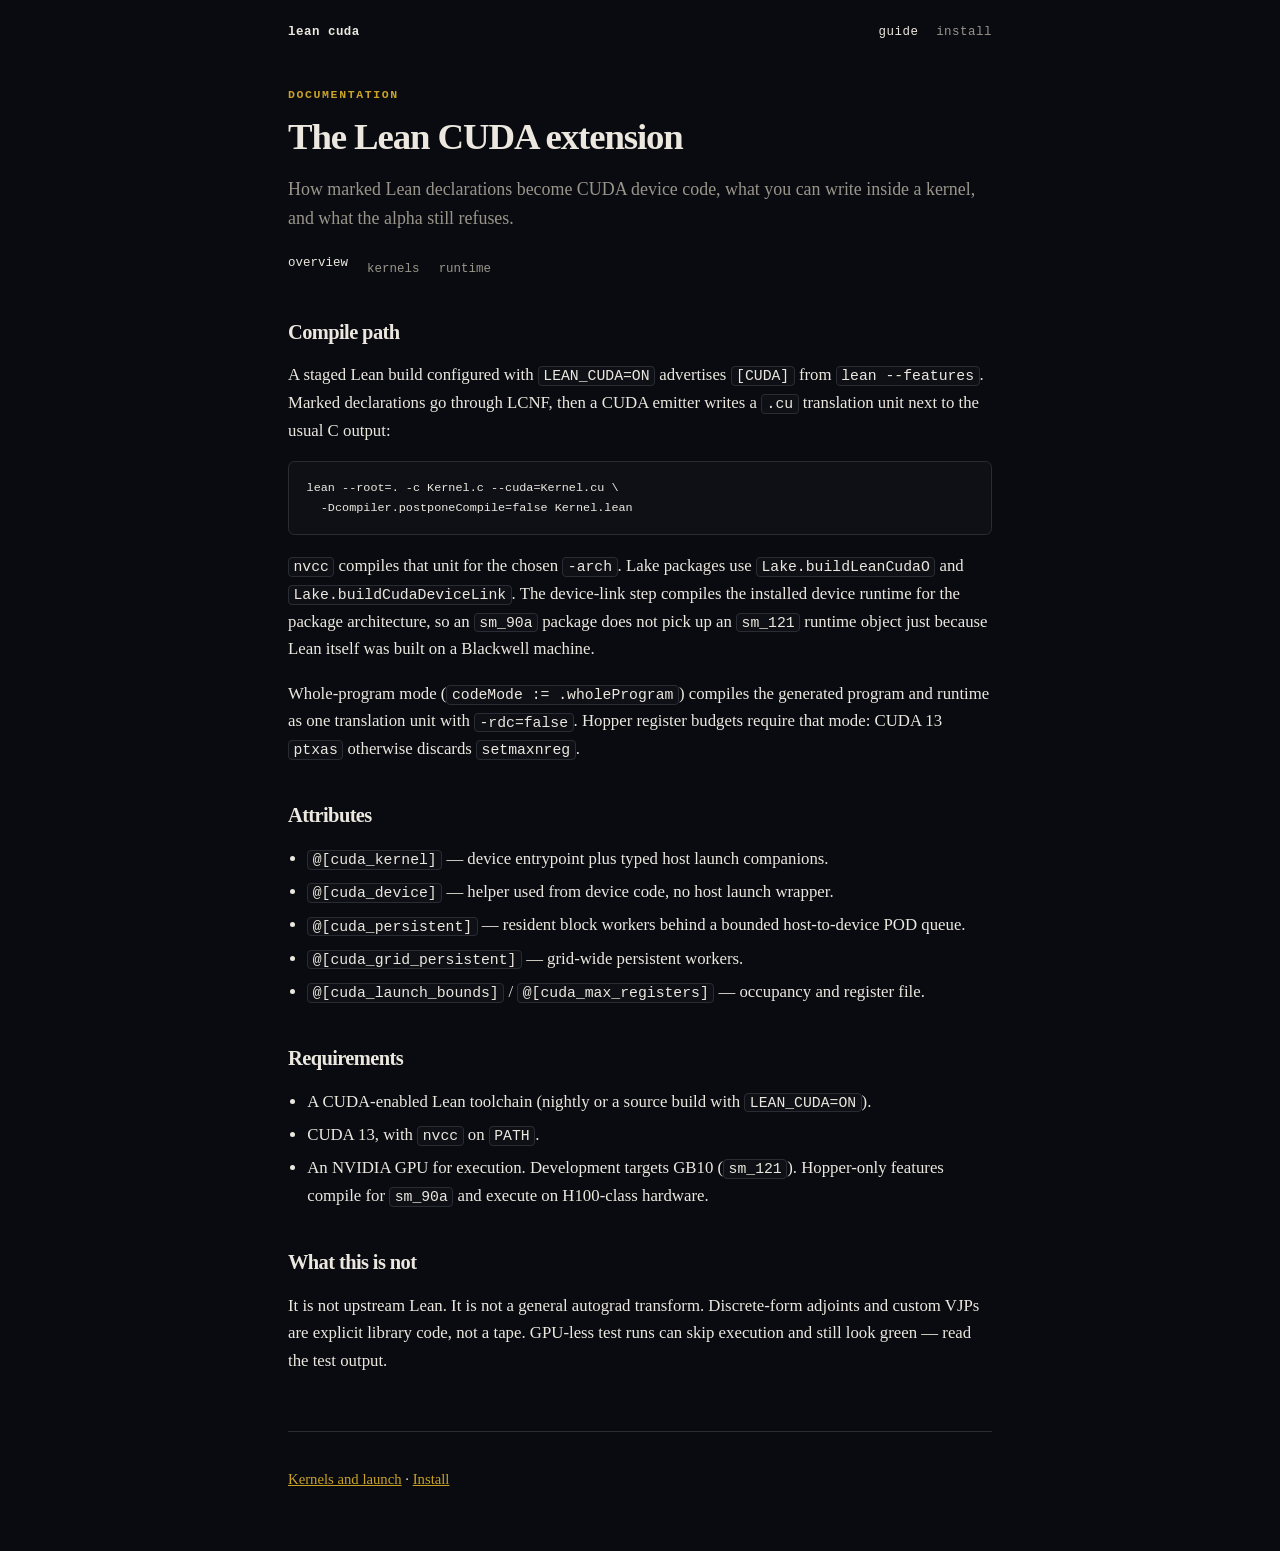
==== site/docs/index.html @ 3c80fa3d "feat: add a landing page and compiler guide This PR replaces the nightly-only homepage with a small " ====
<!doctype html>
<html lang="en">
<head>
  <meta charset="utf-8">
  <meta name="viewport" content="width=device-width, initial-scale=1">
  <meta name="description" content="Guide to the experimental Lean CUDA compiler backend.">
  <title>Guide · Lean CUDA</title>
  <link rel="stylesheet" href="../styles.css">
</head>
<body>
  <main>
    <nav>
      <a class="brand" href="../index.html">lean cuda</a>
      <div class="links">
        <a href="index.html" aria-current="page">guide</a>
        <a href="../install.html">install</a>
      </div>
    </nav>

    <header class="page-hero">
      <p class="eyebrow">Documentation</p>
      <h1>The Lean CUDA extension</h1>
      <p class="lede">
        How marked Lean declarations become CUDA device code, what you can write
        inside a kernel, and what the alpha still refuses.
      </p>
    </header>

    <ul class="doc-nav">
      <li><a href="index.html" aria-current="page">overview</a></li>
      <li><a href="kernels.html">kernels</a></li>
      <li><a href="runtime.html">runtime</a></li>
    </ul>

    <section>
      <h2>Compile path</h2>
      <p>
        A staged Lean build configured with <code>LEAN_CUDA=ON</code> advertises
        <code>[CUDA]</code> from <code>lean --features</code>. Marked declarations
        go through LCNF, then a CUDA emitter writes a <code>.cu</code> translation
        unit next to the usual C output:
      </p>
      <pre><code>lean --root=. -c Kernel.c --cuda=Kernel.cu \
  -Dcompiler.postponeCompile=false Kernel.lean</code></pre>
      <p>
        <code>nvcc</code> compiles that unit for the chosen <code>-arch</code>.
        Lake packages use <code>Lake.buildLeanCudaO</code> and
        <code>Lake.buildCudaDeviceLink</code>. The device-link step compiles the
        installed device runtime for the package architecture, so an
        <code>sm_90a</code> package does not pick up an <code>sm_121</code> runtime
        object just because Lean itself was built on a Blackwell machine.
      </p>
      <p>
        Whole-program mode (<code>codeMode := .wholeProgram</code>) compiles the
        generated program and runtime as one translation unit with
        <code>-rdc=false</code>. Hopper register budgets require that mode:
        CUDA 13 <code>ptxas</code> otherwise discards <code>setmaxnreg</code>.
      </p>
    </section>

    <section>
      <h2>Attributes</h2>
      <ul>
        <li><code>@[cuda_kernel]</code> — device entrypoint plus typed host launch companions.</li>
        <li><code>@[cuda_device]</code> — helper used from device code, no host launch wrapper.</li>
        <li><code>@[cuda_persistent]</code> — resident block workers behind a bounded host-to-device POD queue.</li>
        <li><code>@[cuda_grid_persistent]</code> — grid-wide persistent workers.</li>
        <li><code>@[cuda_launch_bounds]</code> / <code>@[cuda_max_registers]</code> — occupancy and register file.</li>
      </ul>
    </section>

    <section>
      <h2>Requirements</h2>
      <ul>
        <li>A CUDA-enabled Lean toolchain (nightly or a source build with <code>LEAN_CUDA=ON</code>).</li>
        <li>CUDA 13, with <code>nvcc</code> on <code>PATH</code>.</li>
        <li>An NVIDIA GPU for execution. Development targets GB10 (<code>sm_121</code>). Hopper-only features compile for <code>sm_90a</code> and execute on H100-class hardware.</li>
      </ul>
    </section>

    <section>
      <h2>What this is not</h2>
      <p>
        It is not upstream Lean. It is not a general autograd transform.
        Discrete-form adjoints and custom VJPs are explicit library code, not a tape.
        GPU-less test runs can skip execution and still look green — read the test output.
      </p>
    </section>

    <footer>
      <p><a href="kernels.html">Kernels and launch</a> · <a href="../install.html">Install</a></p>
    </footer>
  </main>
</body>
</html>
---- site/styles.css ----
:root {
  color-scheme: dark;
  --bg: #090b10;
  --surface: #12151c;
  --text: #ece8df;
  --muted: #9a958a;
  --line: #2a2c33;
  --accent: #c9a227;
  --code-bg: #0e1016;
  font-family: "Iowan Old Style", "Palatino Linotype", Palatino, "Book Antiqua", Georgia, serif;
}

* { box-sizing: border-box; }

html { scroll-behavior: smooth; }

body {
  margin: 0;
  background: var(--bg);
  color: var(--text);
  line-height: 1.65;
  font-size: 1.05rem;
}

code, pre, .mono, nav, .eyebrow {
  font-family: ui-monospace, "SF Mono", Menlo, Consolas, monospace;
}

main {
  width: min(44rem, calc(100% - 2.4rem));
  margin: 0 auto;
}

nav {
  display: flex;
  justify-content: space-between;
  align-items: baseline;
  gap: 1rem;
  padding: 1.4rem 0 0;
  font-size: 0.78rem;
  letter-spacing: 0.04em;
}

nav .brand {
  color: var(--text);
  text-decoration: none;
  font-weight: 600;
}

nav .links { display: flex; gap: 1.1rem; }
nav a { color: var(--muted); text-decoration: none; }
nav a:hover, nav a[aria-current="page"] { color: var(--text); }

.hero { padding: 4.5rem 0 2.2rem; }
.page-hero { padding: 2.6rem 0 1.2rem; }

.eyebrow {
  color: var(--accent);
  font-size: 0.72rem;
  font-weight: 600;
  letter-spacing: 0.14em;
  text-transform: uppercase;
  margin: 0 0 0.8rem;
}

h1, h2, h3 { font-weight: 600; line-height: 1.15; letter-spacing: -0.03em; }
h1 { font-size: clamp(2.1rem, 6vw, 3.1rem); margin: 0 0 1rem; }
.page-hero h1 { font-size: clamp(1.7rem, 5vw, 2.3rem); }
h2 { margin: 2.6rem 0 0.8rem; font-size: 1.28rem; }
h3 { margin: 1.6rem 0 0.4rem; font-size: 1.02rem; }

.lede { color: var(--muted); font-size: 1.12rem; margin: 0; }

a { color: var(--accent); }
a:hover { color: var(--text); }

.actions { display: flex; flex-wrap: wrap; gap: 0.75rem; margin-top: 1.8rem; }
.actions a {
  border: 1px solid var(--line);
  border-radius: 999px;
  padding: 0.45rem 0.9rem;
  text-decoration: none;
  font-family: ui-monospace, "SF Mono", Menlo, Consolas, monospace;
  font-size: 0.82rem;
  color: var(--text);
}
.actions a:hover { border-color: var(--accent); color: var(--accent); }
.actions .primary {
  background: var(--accent);
  border-color: var(--accent);
  color: #14110b;
  font-weight: 700;
}

pre {
  background: var(--code-bg);
  border: 1px solid var(--line);
  border-radius: 0.4rem;
  padding: 1rem 1.1rem;
  overflow-x: auto;
  font-size: 0.84rem;
  line-height: 1.5;
}

code { font-size: 0.88em; }

p code, li code {
  background: var(--code-bg);
  border: 1px solid var(--line);
  border-radius: 0.25rem;
  padding: 0.05rem 0.28rem;
}

ul, ol { padding-left: 1.2rem; }
li + li { margin-top: 0.35rem; }
li, p { color: var(--text); }
.muted, .grid p, .release-row p { color: var(--muted); }

.status-card, article, .release-row {
  border: 1px solid var(--line);
  border-radius: 0.4rem;
  padding: 1rem 1.1rem;
  background: var(--surface);
}

.status-card strong { color: var(--accent); }
.grid { display: grid; gap: 0.8rem; }
.release-list { display: grid; gap: 0.7rem; }
.release-row { display: flex; justify-content: space-between; align-items: baseline; gap: 1rem; }
.release-row h3 { margin: 0 0 0.2rem; }
.release-row code { color: var(--muted); border: 0; background: none; padding: 0; }

.doc-nav {
  display: flex;
  flex-wrap: wrap;
  gap: 0.8rem 1.2rem;
  margin: 0 0 2rem;
  padding: 0;
  list-style: none;
  font-family: ui-monospace, "SF Mono", Menlo, Consolas, monospace;
  font-size: 0.78rem;
}

.doc-nav a { color: var(--muted); text-decoration: none; }
.doc-nav a[aria-current="page"], .doc-nav a:hover { color: var(--text); }

footer {
  border-top: 1px solid var(--line);
  color: var(--muted);
  margin-top: 3.5rem;
  padding: 1.3rem 0 2.8rem;
  font-size: 0.92rem;
}

@media (max-width: 40rem) {
  .hero { padding-top: 3rem; }
  .release-row { align-items: flex-start; flex-direction: column; }
  nav { flex-direction: column; gap: 0.5rem; }
}
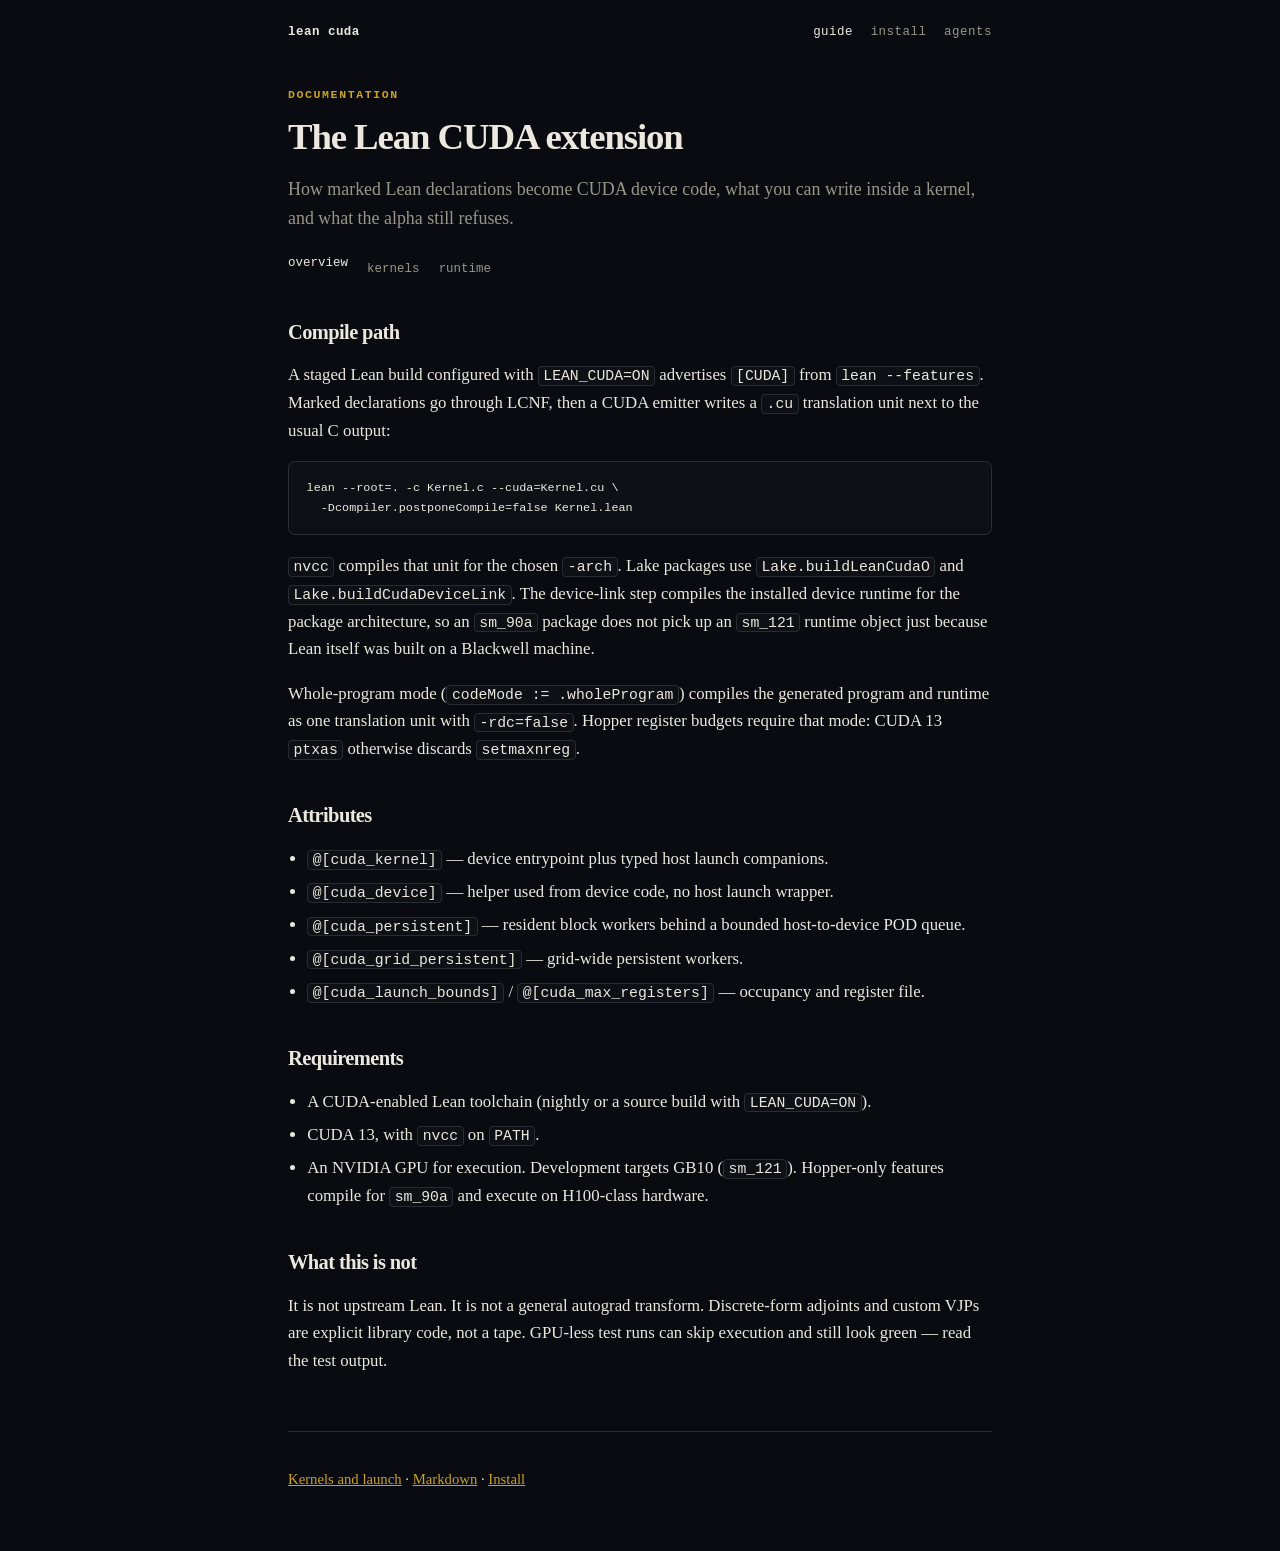
==== commit 4acbb9fd: "feat: publish markdown sources for agents This PR adds a fail-closed agent briefing, markdown twins " ====
--- a/site/docs/index.html
+++ b/site/docs/index.html
@@ -6,6 +6,7 @@
   <meta name="description" content="Guide to the experimental Lean CUDA compiler backend.">
   <title>Guide · Lean CUDA</title>
   <link rel="stylesheet" href="../styles.css">
+  <link rel="alternate" type="text/markdown" href="index.md" title="Markdown">
 </head>
 <body>
   <main>
@@ -14,6 +15,7 @@
       <div class="links">
         <a href="index.html" aria-current="page">guide</a>
         <a href="../install.html">install</a>
+        <a href="../agent.md">agents</a>
       </div>
     </nav>
 
@@ -88,7 +90,7 @@
     </section>
 
     <footer>
-      <p><a href="kernels.html">Kernels and launch</a> · <a href="../install.html">Install</a></p>
+      <p><a href="kernels.html">Kernels and launch</a> · <a href="index.md">Markdown</a> · <a href="../install.html">Install</a></p>
     </footer>
   </main>
 </body>
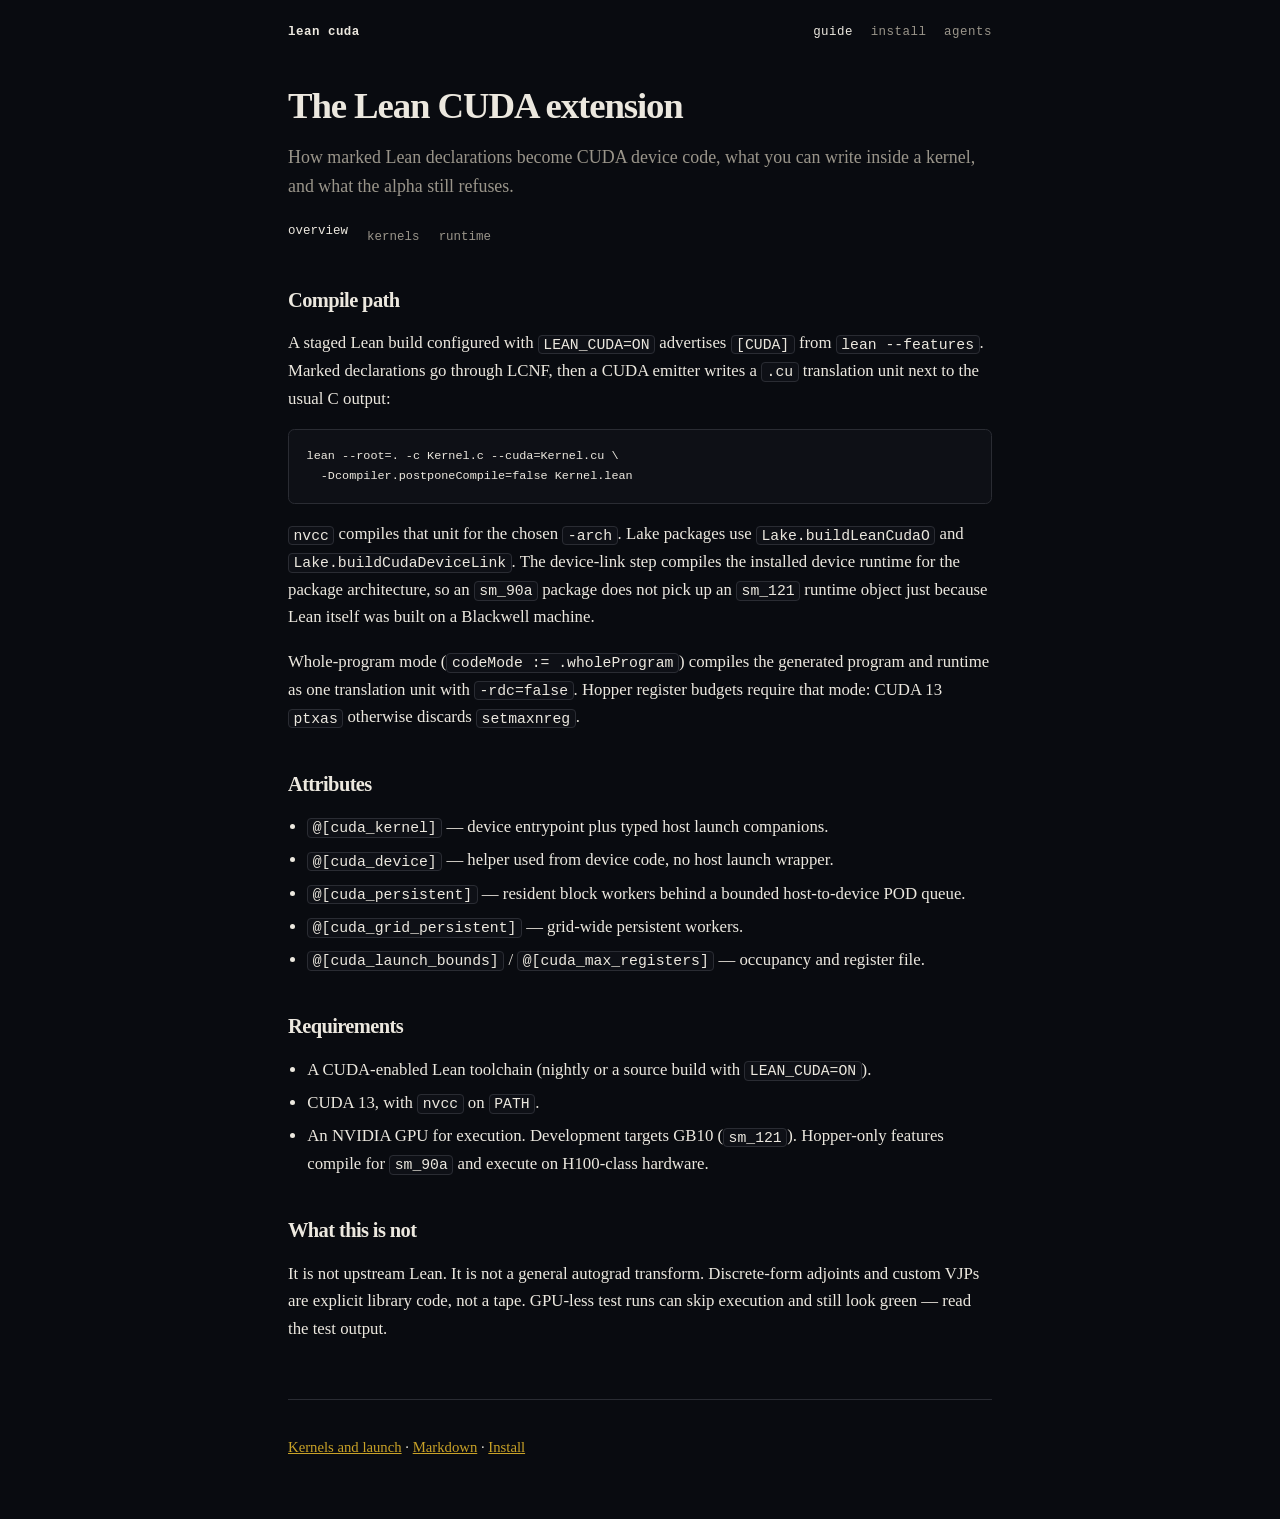
==== commit ab9d7ed3: "style: drop uppercase eyebrows from the site This PR removes the small uppercase labels above page t" ====
--- a/site/docs/index.html
+++ b/site/docs/index.html
@@ -20,7 +20,6 @@
     </nav>
 
     <header class="page-hero">
-      <p class="eyebrow">Documentation</p>
       <h1>The Lean CUDA extension</h1>
       <p class="lede">
         How marked Lean declarations become CUDA device code, what you can write
--- a/site/styles.css
+++ b/site/styles.css
@@ -22,7 +22,7 @@
   font-size: 1.05rem;
 }
 
-code, pre, .mono, nav, .eyebrow {
+code, pre, .mono, nav {
   font-family: ui-monospace, "SF Mono", Menlo, Consolas, monospace;
 }
 
@@ -53,15 +53,6 @@
 
 .hero { padding: 4.5rem 0 2.2rem; }
 .page-hero { padding: 2.6rem 0 1.2rem; }
-
-.eyebrow {
-  color: var(--accent);
-  font-size: 0.72rem;
-  font-weight: 600;
-  letter-spacing: 0.14em;
-  text-transform: uppercase;
-  margin: 0 0 0.8rem;
-}
 
 h1, h2, h3 { font-weight: 600; line-height: 1.15; letter-spacing: -0.03em; }
 h1 { font-size: clamp(2.1rem, 6vw, 3.1rem); margin: 0 0 1rem; }
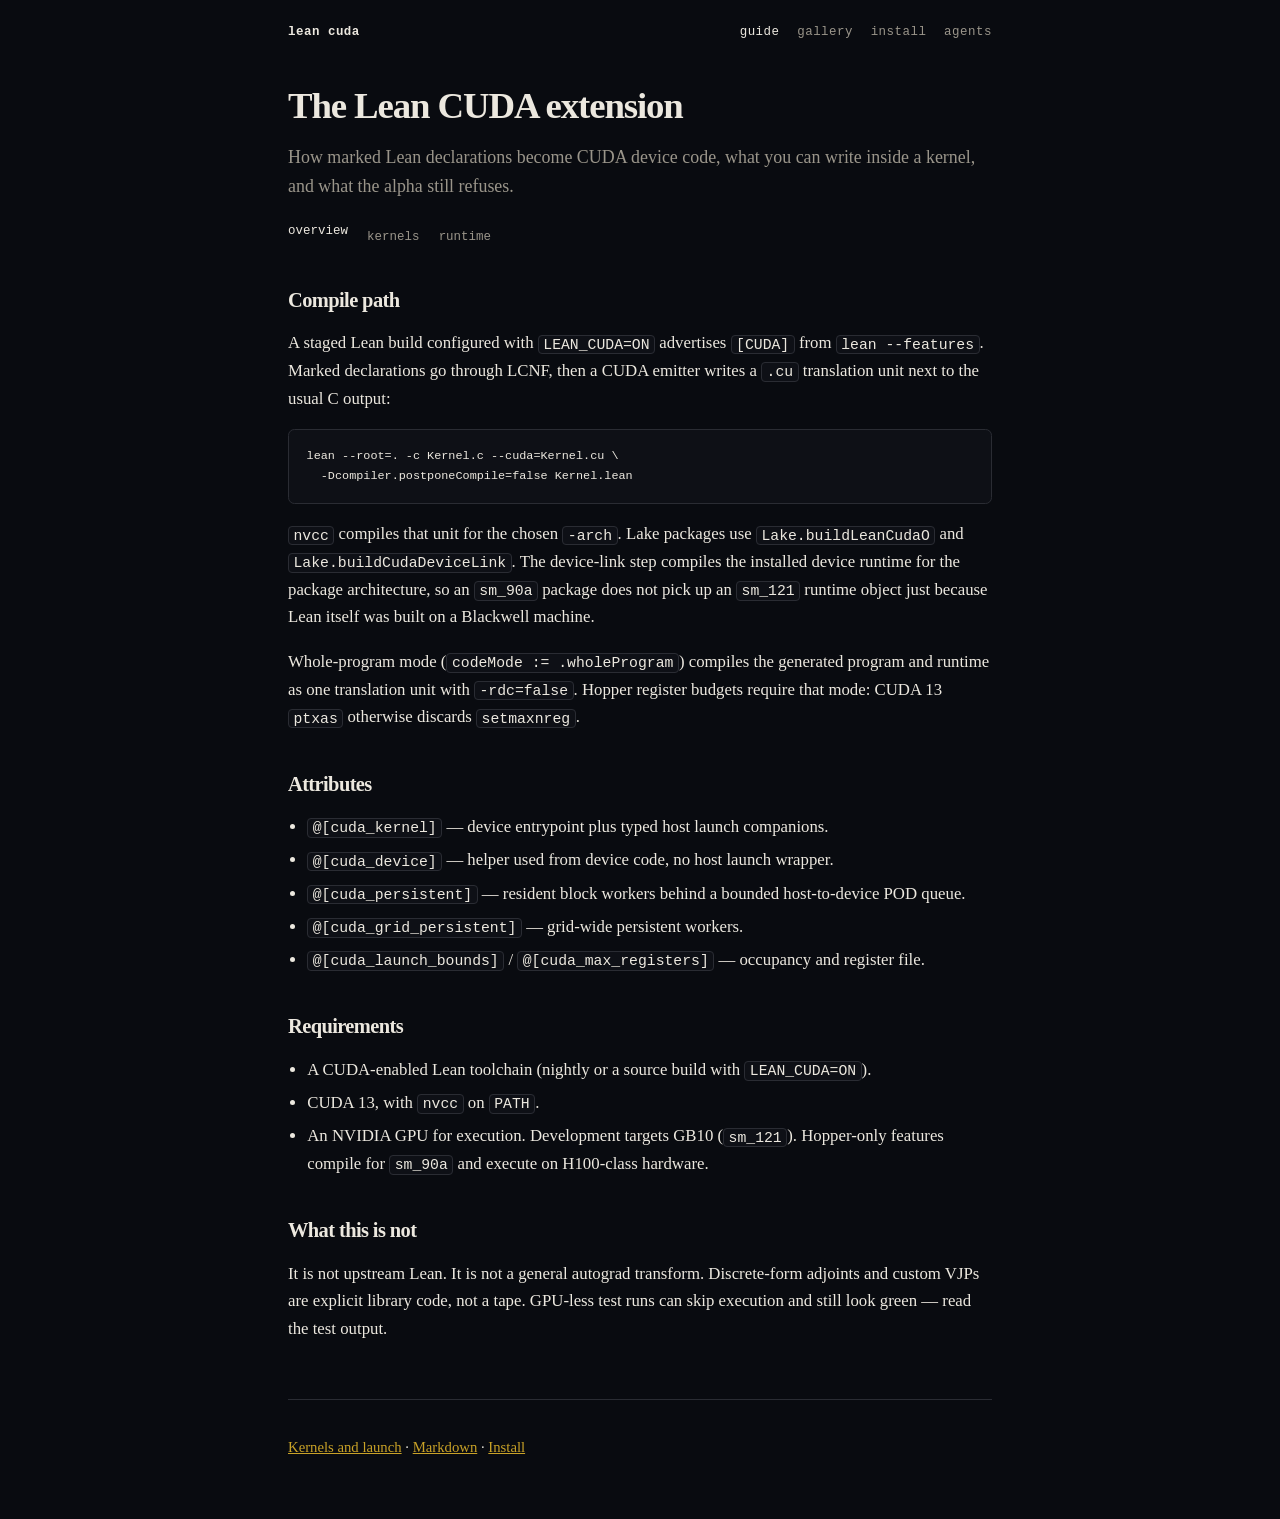
==== commit 647f46a4: "feat: add a gallery of examples and simulation stills This PR publishes GB10 outputs from mandelbrot" ====
--- a/site/docs/index.html
+++ b/site/docs/index.html
@@ -14,6 +14,7 @@
       <a class="brand" href="../index.html">lean cuda</a>
       <div class="links">
         <a href="index.html" aria-current="page">guide</a>
+        <a href="../gallery.html">gallery</a>
         <a href="../install.html">install</a>
         <a href="../agent.md">agents</a>
       </div>
--- a/site/styles.css
+++ b/site/styles.css
@@ -143,8 +143,55 @@
   font-size: 0.92rem;
 }
 
+main.wide { width: min(52rem, calc(100% - 2.4rem)); }
+
+figure { margin: 2.2rem 0 0; }
+figure img {
+  width: 100%;
+  height: auto;
+  display: block;
+  border: 1px solid var(--line);
+  border-radius: 0.3rem;
+  background: #000;
+}
+figure.pixel img { image-rendering: pixelated; image-rendering: crisp-edges; }
+figcaption {
+  color: var(--muted);
+  font-size: 0.92rem;
+  margin-top: 0.55rem;
+}
+
+.pair {
+  display: grid;
+  grid-template-columns: 1fr 1fr;
+  gap: 1rem;
+}
+.pair figure { margin-top: 1.4rem; }
+
+.catalog { width: 100%; border-collapse: collapse; font-size: 0.95rem; }
+.catalog th, .catalog td {
+  text-align: left;
+  vertical-align: top;
+  padding: 0.45rem 0.6rem 0.45rem 0;
+  border-bottom: 1px solid var(--line);
+}
+.catalog th {
+  color: var(--muted);
+  font-weight: 500;
+  font-family: ui-monospace, "SF Mono", Menlo, Consolas, monospace;
+  font-size: 0.75rem;
+  letter-spacing: 0.04em;
+}
+.catalog td:first-child {
+  font-family: ui-monospace, "SF Mono", Menlo, Consolas, monospace;
+  font-size: 0.82rem;
+  white-space: nowrap;
+  padding-right: 1rem;
+}
+
 @media (max-width: 40rem) {
   .hero { padding-top: 3rem; }
   .release-row { align-items: flex-start; flex-direction: column; }
   nav { flex-direction: column; gap: 0.5rem; }
+  .pair { grid-template-columns: 1fr; }
 }
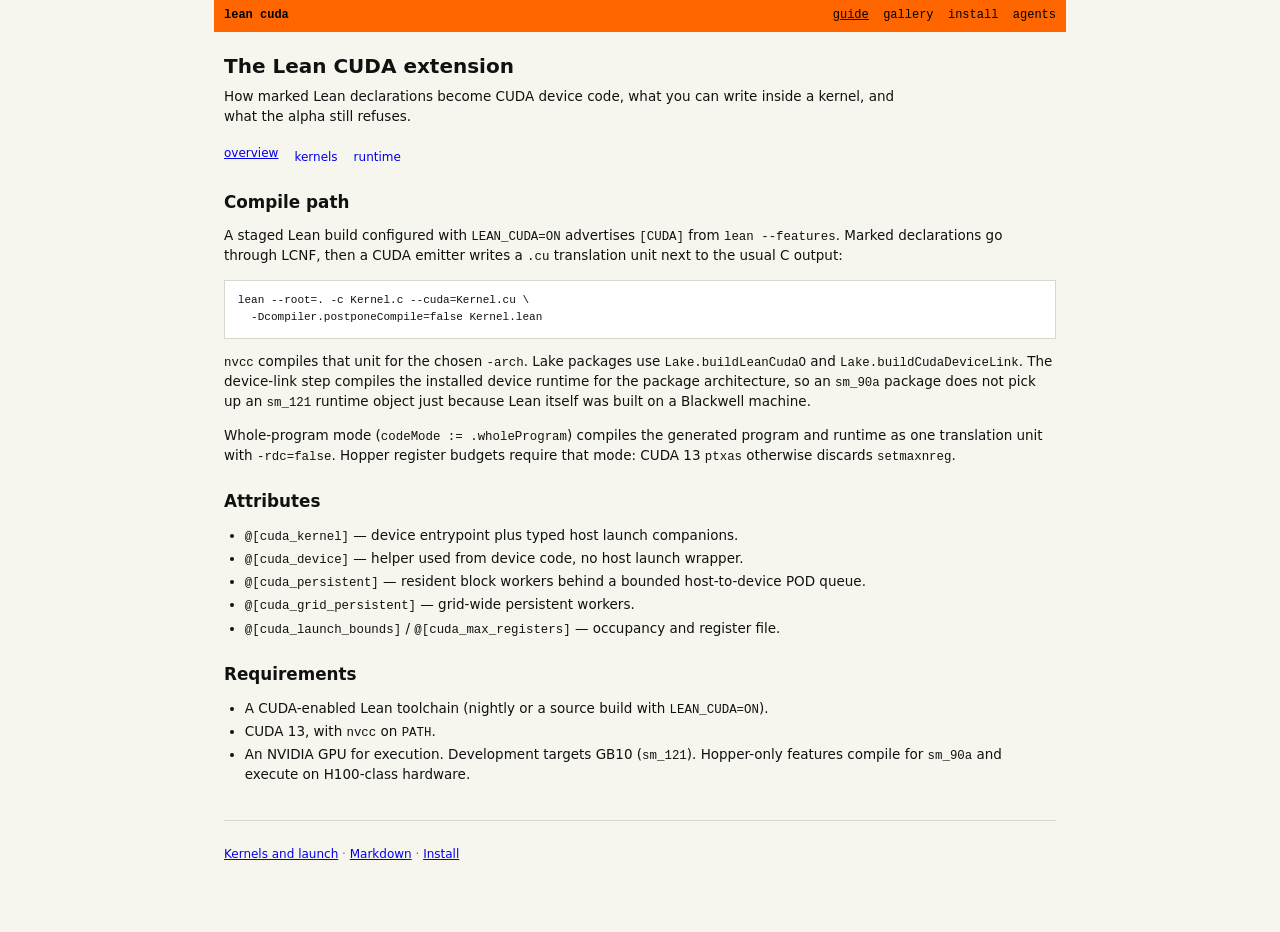
==== commit 36eead20: "doc: drop the what-this-is-not section This PR removes the guide aside about autograd, tapes, and gr" ====
--- a/site/docs/index.html
+++ b/site/docs/index.html
@@ -80,15 +80,6 @@
       </ul>
     </section>
 
-    <section>
-      <h2>What this is not</h2>
-      <p>
-        It is not upstream Lean. It is not a general autograd transform.
-        Discrete-form adjoints and custom VJPs are explicit library code, not a tape.
-        GPU-less test runs can skip execution and still look green — read the test output.
-      </p>
-    </section>
-
     <footer>
       <p><a href="kernels.html">Kernels and launch</a> · <a href="index.md">Markdown</a> · <a href="../install.html">Install</a></p>
     </footer>
--- a/site/styles.css
+++ b/site/styles.css
@@ -1,34 +1,33 @@
 :root {
-  color-scheme: dark;
-  --bg: #090b10;
-  --surface: #12151c;
-  --text: #ece8df;
-  --muted: #9a958a;
-  --line: #2a2c33;
-  --accent: #c9a227;
-  --code-bg: #0e1016;
-  font-family: "Iowan Old Style", "Palatino Linotype", Palatino, "Book Antiqua", Georgia, serif;
+  color-scheme: light;
+  --bg: #f6f6ef;
+  --surface: #fff;
+  --text: #111;
+  --muted: #707070;
+  --line: #d8d8ce;
+  --accent: #ff6600;
+  --code-bg: #fff;
+  font-family: Verdana, Geneva, system-ui, sans-serif;
 }
 
 * { box-sizing: border-box; }
-
-html { scroll-behavior: smooth; }
 
 body {
   margin: 0;
   background: var(--bg);
   color: var(--text);
-  line-height: 1.65;
-  font-size: 1.05rem;
-}
-
-code, pre, .mono, nav {
-  font-family: ui-monospace, "SF Mono", Menlo, Consolas, monospace;
+  line-height: 1.45;
+  font-size: 13.5px;
+}
+
+code, pre, .mono, nav, .catalog td:first-child, .thumbs a {
+  font-family: ui-monospace, "SFMono-Regular", Menlo, Consolas, monospace;
 }
 
 main {
-  width: min(44rem, calc(100% - 2.4rem));
+  width: min(52rem, calc(100% - 2rem));
   margin: 0 auto;
+  padding-bottom: 2rem;
 }
 
 nav {
@@ -36,162 +35,189 @@
   justify-content: space-between;
   align-items: baseline;
   gap: 1rem;
-  padding: 1.4rem 0 0;
-  font-size: 0.78rem;
-  letter-spacing: 0.04em;
+  margin: 0 -0.6rem;
+  padding: 0.45rem 0.6rem;
+  background: #ff6600;
+  color: #000;
+  font-size: 12px;
 }
 
 nav .brand {
-  color: var(--text);
+  color: #000;
   text-decoration: none;
-  font-weight: 600;
-}
-
-nav .links { display: flex; gap: 1.1rem; }
-nav a { color: var(--muted); text-decoration: none; }
-nav a:hover, nav a[aria-current="page"] { color: var(--text); }
-
-.hero { padding: 4.5rem 0 2.2rem; }
-.page-hero { padding: 2.6rem 0 1.2rem; }
-
-h1, h2, h3 { font-weight: 600; line-height: 1.15; letter-spacing: -0.03em; }
-h1 { font-size: clamp(2.1rem, 6vw, 3.1rem); margin: 0 0 1rem; }
-.page-hero h1 { font-size: clamp(1.7rem, 5vw, 2.3rem); }
-h2 { margin: 2.6rem 0 0.8rem; font-size: 1.28rem; }
-h3 { margin: 1.6rem 0 0.4rem; font-size: 1.02rem; }
-
-.lede { color: var(--muted); font-size: 1.12rem; margin: 0; }
-
-a { color: var(--accent); }
-a:hover { color: var(--text); }
-
-.actions { display: flex; flex-wrap: wrap; gap: 0.75rem; margin-top: 1.8rem; }
+  font-weight: 700;
+}
+
+nav .links { display: flex; gap: 0.9rem; }
+nav a { color: #000; text-decoration: none; }
+nav a:hover, nav a[aria-current="page"] { text-decoration: underline; }
+
+.hero { padding: 1.6rem 0 0.8rem; }
+.page-hero { padding: 1.4rem 0 0.4rem; }
+
+h1, h2, h3 {
+  font-family: Verdana, Geneva, system-ui, sans-serif;
+  font-weight: 700;
+  line-height: 1.25;
+  letter-spacing: 0;
+}
+h1 { font-size: 1.35rem; margin: 0 0 0.5rem; }
+.page-hero h1 { font-size: 1.25rem; }
+h2 { margin: 1.6rem 0 0.5rem; font-size: 1.05rem; }
+h3 { margin: 1rem 0 0.25rem; font-size: 0.95rem; }
+
+.lede { color: var(--text); margin: 0 0 0.8rem; max-width: 42rem; }
+
+a { color: #0000ee; }
+a:visited { color: #551a8b; }
+
+.actions { display: flex; flex-wrap: wrap; gap: 0.15rem 0.9rem; margin: 0.4rem 0 0; }
 .actions a {
-  border: 1px solid var(--line);
-  border-radius: 999px;
-  padding: 0.45rem 0.9rem;
-  text-decoration: none;
-  font-family: ui-monospace, "SF Mono", Menlo, Consolas, monospace;
-  font-size: 0.82rem;
-  color: var(--text);
-}
-.actions a:hover { border-color: var(--accent); color: var(--accent); }
-.actions .primary {
-  background: var(--accent);
-  border-color: var(--accent);
-  color: #14110b;
-  font-weight: 700;
-}
+  font-family: Verdana, Geneva, system-ui, sans-serif;
+  font-size: 13.5px;
+  padding: 0;
+  border: 0;
+  border-radius: 0;
+  background: none;
+  color: #0000ee;
+  text-decoration: underline;
+}
+.actions a:hover, .actions .primary { color: #0000ee; background: none; }
 
 pre {
   background: var(--code-bg);
   border: 1px solid var(--line);
-  border-radius: 0.4rem;
-  padding: 1rem 1.1rem;
+  border-radius: 0;
+  padding: 0.7rem 0.8rem;
   overflow-x: auto;
-  font-size: 0.84rem;
-  line-height: 1.5;
-}
-
-code { font-size: 0.88em; }
-
-p code, li code {
-  background: var(--code-bg);
-  border: 1px solid var(--line);
-  border-radius: 0.25rem;
-  padding: 0.05rem 0.28rem;
-}
-
-ul, ol { padding-left: 1.2rem; }
-li + li { margin-top: 0.35rem; }
-li, p { color: var(--text); }
-.muted, .grid p, .release-row p { color: var(--muted); }
+  font-size: 12px;
+  line-height: 1.45;
+}
+
+code { font-size: 0.92em; }
+p code, li code, figcaption code, td code {
+  background: transparent;
+  border: 0;
+  padding: 0;
+}
+
+ul, ol { padding-left: 1.3rem; }
+li + li { margin-top: 0.2rem; }
+
+.muted, .grid p, .release-row p, figcaption, footer { color: var(--muted); }
 
 .status-card, article, .release-row {
-  border: 1px solid var(--line);
-  border-radius: 0.4rem;
-  padding: 1rem 1.1rem;
-  background: var(--surface);
-}
-
-.status-card strong { color: var(--accent); }
-.grid { display: grid; gap: 0.8rem; }
-.release-list { display: grid; gap: 0.7rem; }
-.release-row { display: flex; justify-content: space-between; align-items: baseline; gap: 1rem; }
-.release-row h3 { margin: 0 0 0.2rem; }
-.release-row code { color: var(--muted); border: 0; background: none; padding: 0; }
+  border: 0;
+  border-radius: 0;
+  padding: 0.15rem 0;
+  background: transparent;
+}
+
+.status-card { padding: 0.4rem 0; }
+.status-card strong { color: var(--text); font-weight: 700; }
+
+.grid { display: grid; gap: 0.35rem; }
+.grid article h3 { margin: 0.6rem 0 0.1rem; }
+.release-list { display: grid; gap: 0.2rem; }
+.release-row {
+  display: flex;
+  justify-content: space-between;
+  align-items: baseline;
+  gap: 1rem;
+}
+.release-row h3 { margin: 0; font-size: 0.95rem; font-weight: 400; }
+.release-row code { color: var(--muted); }
 
 .doc-nav {
   display: flex;
   flex-wrap: wrap;
-  gap: 0.8rem 1.2rem;
-  margin: 0 0 2rem;
+  gap: 0.35rem 1rem;
+  margin: 0 0 1rem;
   padding: 0;
   list-style: none;
-  font-family: ui-monospace, "SF Mono", Menlo, Consolas, monospace;
-  font-size: 0.78rem;
-}
-
-.doc-nav a { color: var(--muted); text-decoration: none; }
-.doc-nav a[aria-current="page"], .doc-nav a:hover { color: var(--text); }
+  font-size: 12px;
+}
+.doc-nav a { color: #0000ee; text-decoration: none; }
+.doc-nav a:hover, .doc-nav a[aria-current="page"] { text-decoration: underline; }
 
 footer {
   border-top: 1px solid var(--line);
+  margin-top: 2.2rem;
+  padding: 0.8rem 0 2rem;
+  font-size: 12px;
+}
+
+main.wide { width: min(56rem, calc(100% - 2rem)); }
+
+.thumbs {
+  display: grid;
+  grid-template-columns: repeat(6, 1fr);
+  gap: 0.45rem;
+  margin: 0.8rem 0 1.4rem;
+}
+.thumbs a {
+  display: block;
+  color: inherit;
+  text-decoration: none;
+}
+.thumbs img {
+  width: 100%;
+  aspect-ratio: 1;
+  object-fit: cover;
+  display: block;
+  border: 1px solid var(--line);
+  background: #000;
+}
+.thumbs span {
+  display: block;
+  margin-top: 0.2rem;
+  font-size: 11px;
   color: var(--muted);
-  margin-top: 3.5rem;
-  padding: 1.3rem 0 2.8rem;
-  font-size: 0.92rem;
-}
-
-main.wide { width: min(52rem, calc(100% - 2.4rem)); }
-
-figure { margin: 2.2rem 0 0; }
+}
+
+figure { margin: 1.3rem 0 0; }
 figure img {
   width: 100%;
   height: auto;
   display: block;
   border: 1px solid var(--line);
-  border-radius: 0.3rem;
+  border-radius: 0;
   background: #000;
 }
 figure.pixel img { image-rendering: pixelated; image-rendering: crisp-edges; }
 figcaption {
-  color: var(--muted);
-  font-size: 0.92rem;
-  margin-top: 0.55rem;
+  font-size: 12px;
+  margin-top: 0.35rem;
+  max-width: 42rem;
 }
 
 .pair {
   display: grid;
   grid-template-columns: 1fr 1fr;
-  gap: 1rem;
-}
-.pair figure { margin-top: 1.4rem; }
-
-.catalog { width: 100%; border-collapse: collapse; font-size: 0.95rem; }
+  gap: 0.8rem;
+}
+.pair figure { margin-top: 1.3rem; }
+
+.catalog { width: 100%; border-collapse: collapse; font-size: 13px; }
 .catalog th, .catalog td {
   text-align: left;
   vertical-align: top;
-  padding: 0.45rem 0.6rem 0.45rem 0;
+  padding: 0.22rem 0.7rem 0.22rem 0;
   border-bottom: 1px solid var(--line);
 }
 .catalog th {
   color: var(--muted);
-  font-weight: 500;
-  font-family: ui-monospace, "SF Mono", Menlo, Consolas, monospace;
-  font-size: 0.75rem;
-  letter-spacing: 0.04em;
+  font-weight: 400;
+  font-size: 11px;
 }
 .catalog td:first-child {
-  font-family: ui-monospace, "SF Mono", Menlo, Consolas, monospace;
-  font-size: 0.82rem;
+  font-size: 12px;
   white-space: nowrap;
   padding-right: 1rem;
 }
 
 @media (max-width: 40rem) {
-  .hero { padding-top: 3rem; }
   .release-row { align-items: flex-start; flex-direction: column; }
-  nav { flex-direction: column; gap: 0.5rem; }
-  .pair { grid-template-columns: 1fr; }
-}
+  nav { flex-wrap: wrap; }
+  .pair, .thumbs { grid-template-columns: 1fr 1fr; }
+}
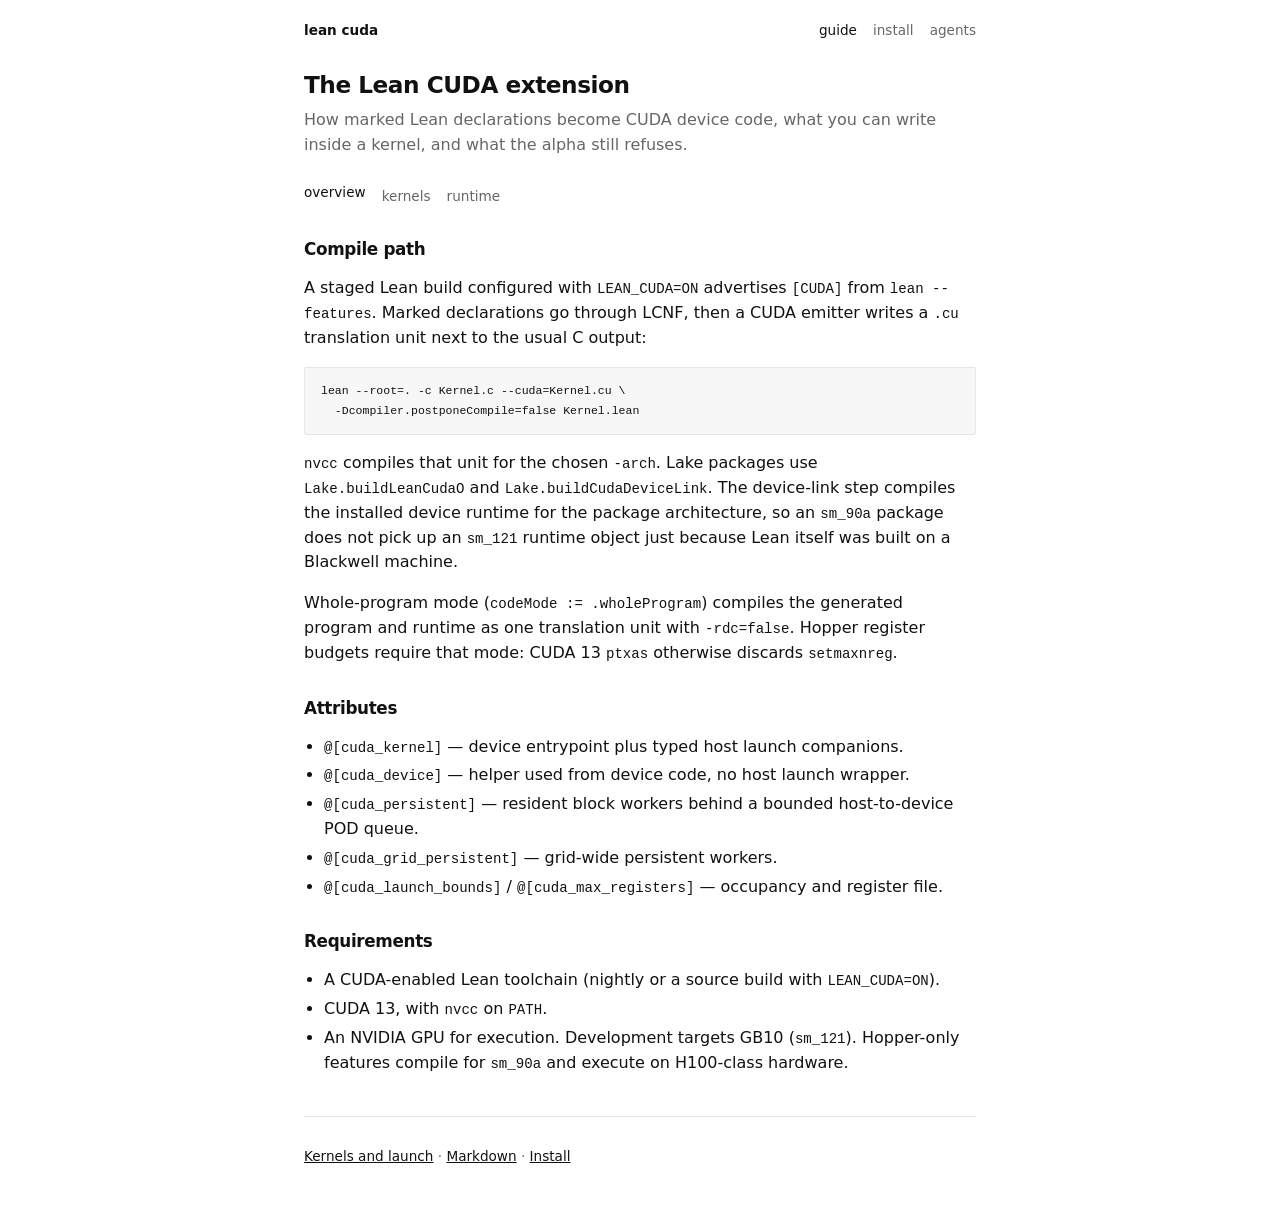
==== commit 11a41ab0: "doc: prepare repository for public release" ====
--- a/site/docs/index.html
+++ b/site/docs/index.html
@@ -14,7 +14,6 @@
       <a class="brand" href="../index.html">lean cuda</a>
       <div class="links">
         <a href="index.html" aria-current="page">guide</a>
-        <a href="../gallery.html">gallery</a>
         <a href="../install.html">install</a>
         <a href="../agent.md">agents</a>
       </div>
--- a/site/styles.css
+++ b/site/styles.css
@@ -1,13 +1,12 @@
 :root {
   color-scheme: light;
-  --bg: #f6f6ef;
-  --surface: #fff;
+  --bg: #fff;
   --text: #111;
-  --muted: #707070;
-  --line: #d8d8ce;
-  --accent: #ff6600;
-  --code-bg: #fff;
-  font-family: Verdana, Geneva, system-ui, sans-serif;
+  --muted: #666;
+  --line: #e6e6e6;
+  --accent: #111;
+  --code-bg: #f7f7f7;
+  font-family: ui-sans-serif, system-ui, -apple-system, "Segoe UI", Helvetica, Arial, sans-serif;
 }
 
 * { box-sizing: border-box; }
@@ -16,18 +15,18 @@
   margin: 0;
   background: var(--bg);
   color: var(--text);
-  line-height: 1.45;
-  font-size: 13.5px;
+  line-height: 1.55;
+  font-size: 16px;
 }
 
-code, pre, .mono, nav, .catalog td:first-child, .thumbs a {
+code, pre, .mono {
   font-family: ui-monospace, "SFMono-Regular", Menlo, Consolas, monospace;
 }
 
 main {
-  width: min(52rem, calc(100% - 2rem));
+  width: min(42rem, calc(100% - 2.5rem));
   margin: 0 auto;
-  padding-bottom: 2rem;
+  padding-bottom: 3rem;
 }
 
 nav {
@@ -35,189 +34,115 @@
   justify-content: space-between;
   align-items: baseline;
   gap: 1rem;
-  margin: 0 -0.6rem;
-  padding: 0.45rem 0.6rem;
-  background: #ff6600;
-  color: #000;
-  font-size: 12px;
+  padding: 1.25rem 0 0;
+  font-size: 0.85rem;
 }
 
 nav .brand {
-  color: #000;
+  color: var(--text);
   text-decoration: none;
-  font-weight: 700;
+  font-weight: 600;
 }
 
-nav .links { display: flex; gap: 0.9rem; }
-nav a { color: #000; text-decoration: none; }
-nav a:hover, nav a[aria-current="page"] { text-decoration: underline; }
+nav .links { display: flex; gap: 1rem; }
+nav a { color: var(--muted); text-decoration: none; }
+nav a:hover, nav a[aria-current="page"] { color: var(--text); }
 
-.hero { padding: 1.6rem 0 0.8rem; }
-.page-hero { padding: 1.4rem 0 0.4rem; }
+.hero { padding: 2.4rem 0 1rem; }
+.page-hero { padding: 1.8rem 0 0.6rem; }
 
 h1, h2, h3 {
-  font-family: Verdana, Geneva, system-ui, sans-serif;
-  font-weight: 700;
+  font-weight: 600;
   line-height: 1.25;
-  letter-spacing: 0;
+  letter-spacing: -0.02em;
 }
-h1 { font-size: 1.35rem; margin: 0 0 0.5rem; }
-.page-hero h1 { font-size: 1.25rem; }
-h2 { margin: 1.6rem 0 0.5rem; font-size: 1.05rem; }
-h3 { margin: 1rem 0 0.25rem; font-size: 0.95rem; }
+h1 { font-size: 1.7rem; margin: 0 0 0.6rem; }
+.page-hero h1 { font-size: 1.45rem; }
+h2 { margin: 2rem 0 0.6rem; font-size: 1.05rem; }
+h3 { margin: 1.2rem 0 0.25rem; font-size: 1rem; }
 
-.lede { color: var(--text); margin: 0 0 0.8rem; max-width: 42rem; }
+.lede { color: var(--muted); margin: 0 0 0.9rem; }
 
-a { color: #0000ee; }
-a:visited { color: #551a8b; }
+a { color: var(--text); }
+a:hover { color: var(--muted); }
 
-.actions { display: flex; flex-wrap: wrap; gap: 0.15rem 0.9rem; margin: 0.4rem 0 0; }
+.actions { display: flex; flex-wrap: wrap; gap: 0.2rem 1rem; margin: 0.5rem 0 0; }
 .actions a {
-  font-family: Verdana, Geneva, system-ui, sans-serif;
-  font-size: 13.5px;
+  font-size: 0.95rem;
   padding: 0;
   border: 0;
-  border-radius: 0;
   background: none;
-  color: #0000ee;
   text-decoration: underline;
+  text-underline-offset: 0.15em;
 }
-.actions a:hover, .actions .primary { color: #0000ee; background: none; }
 
 pre {
   background: var(--code-bg);
   border: 1px solid var(--line);
-  border-radius: 0;
-  padding: 0.7rem 0.8rem;
+  border-radius: 2px;
+  padding: 0.85rem 1rem;
   overflow-x: auto;
-  font-size: 12px;
-  line-height: 1.45;
+  font-size: 0.82rem;
+  line-height: 1.5;
 }
 
-code { font-size: 0.92em; }
-p code, li code, figcaption code, td code {
+.lean .kw { font-weight: 650; }
+.lean .at { color: #444; }
+.lean .cm { color: #888; }
+
+code { font-size: 0.88em; }
+p code, li code {
   background: transparent;
   border: 0;
   padding: 0;
 }
 
-ul, ol { padding-left: 1.3rem; }
-li + li { margin-top: 0.2rem; }
+ul, ol { padding-left: 1.25rem; }
+li + li { margin-top: 0.25rem; }
 
-.muted, .grid p, .release-row p, figcaption, footer { color: var(--muted); }
+.muted, .grid p, .release-row p, footer { color: var(--muted); }
 
 .status-card, article, .release-row {
   border: 0;
   border-radius: 0;
-  padding: 0.15rem 0;
+  padding: 0.2rem 0;
   background: transparent;
 }
 
-.status-card { padding: 0.4rem 0; }
-.status-card strong { color: var(--text); font-weight: 700; }
+.status-card strong { color: var(--text); }
 
-.grid { display: grid; gap: 0.35rem; }
-.grid article h3 { margin: 0.6rem 0 0.1rem; }
-.release-list { display: grid; gap: 0.2rem; }
+.grid { display: grid; gap: 0.4rem; }
+.grid article h3 { margin: 0.8rem 0 0.15rem; }
+.release-list { display: grid; gap: 0.25rem; }
 .release-row {
   display: flex;
   justify-content: space-between;
   align-items: baseline;
   gap: 1rem;
 }
-.release-row h3 { margin: 0; font-size: 0.95rem; font-weight: 400; }
+.release-row h3 { margin: 0; font-size: 1rem; font-weight: 500; }
 .release-row code { color: var(--muted); }
 
 .doc-nav {
   display: flex;
   flex-wrap: wrap;
-  gap: 0.35rem 1rem;
-  margin: 0 0 1rem;
+  gap: 0.4rem 1rem;
+  margin: 0 0 1.2rem;
   padding: 0;
   list-style: none;
-  font-size: 12px;
+  font-size: 0.85rem;
 }
-.doc-nav a { color: #0000ee; text-decoration: none; }
-.doc-nav a:hover, .doc-nav a[aria-current="page"] { text-decoration: underline; }
+.doc-nav a { color: var(--muted); text-decoration: none; }
+.doc-nav a:hover, .doc-nav a[aria-current="page"] { color: var(--text); }
 
 footer {
   border-top: 1px solid var(--line);
-  margin-top: 2.2rem;
-  padding: 0.8rem 0 2rem;
-  font-size: 12px;
-}
-
-main.wide { width: min(56rem, calc(100% - 2rem)); }
-
-.thumbs {
-  display: grid;
-  grid-template-columns: repeat(6, 1fr);
-  gap: 0.45rem;
-  margin: 0.8rem 0 1.4rem;
-}
-.thumbs a {
-  display: block;
-  color: inherit;
-  text-decoration: none;
-}
-.thumbs img {
-  width: 100%;
-  aspect-ratio: 1;
-  object-fit: cover;
-  display: block;
-  border: 1px solid var(--line);
-  background: #000;
-}
-.thumbs span {
-  display: block;
-  margin-top: 0.2rem;
-  font-size: 11px;
-  color: var(--muted);
-}
-
-figure { margin: 1.3rem 0 0; }
-figure img {
-  width: 100%;
-  height: auto;
-  display: block;
-  border: 1px solid var(--line);
-  border-radius: 0;
-  background: #000;
-}
-figure.pixel img { image-rendering: pixelated; image-rendering: crisp-edges; }
-figcaption {
-  font-size: 12px;
-  margin-top: 0.35rem;
-  max-width: 42rem;
-}
-
-.pair {
-  display: grid;
-  grid-template-columns: 1fr 1fr;
-  gap: 0.8rem;
-}
-.pair figure { margin-top: 1.3rem; }
-
-.catalog { width: 100%; border-collapse: collapse; font-size: 13px; }
-.catalog th, .catalog td {
-  text-align: left;
-  vertical-align: top;
-  padding: 0.22rem 0.7rem 0.22rem 0;
-  border-bottom: 1px solid var(--line);
-}
-.catalog th {
-  color: var(--muted);
-  font-weight: 400;
-  font-size: 11px;
-}
-.catalog td:first-child {
-  font-size: 12px;
-  white-space: nowrap;
-  padding-right: 1rem;
+  margin-top: 2.5rem;
+  padding: 1rem 0 0;
+  font-size: 0.85rem;
 }
 
 @media (max-width: 40rem) {
   .release-row { align-items: flex-start; flex-direction: column; }
   nav { flex-wrap: wrap; }
-  .pair, .thumbs { grid-template-columns: 1fr 1fr; }
 }
